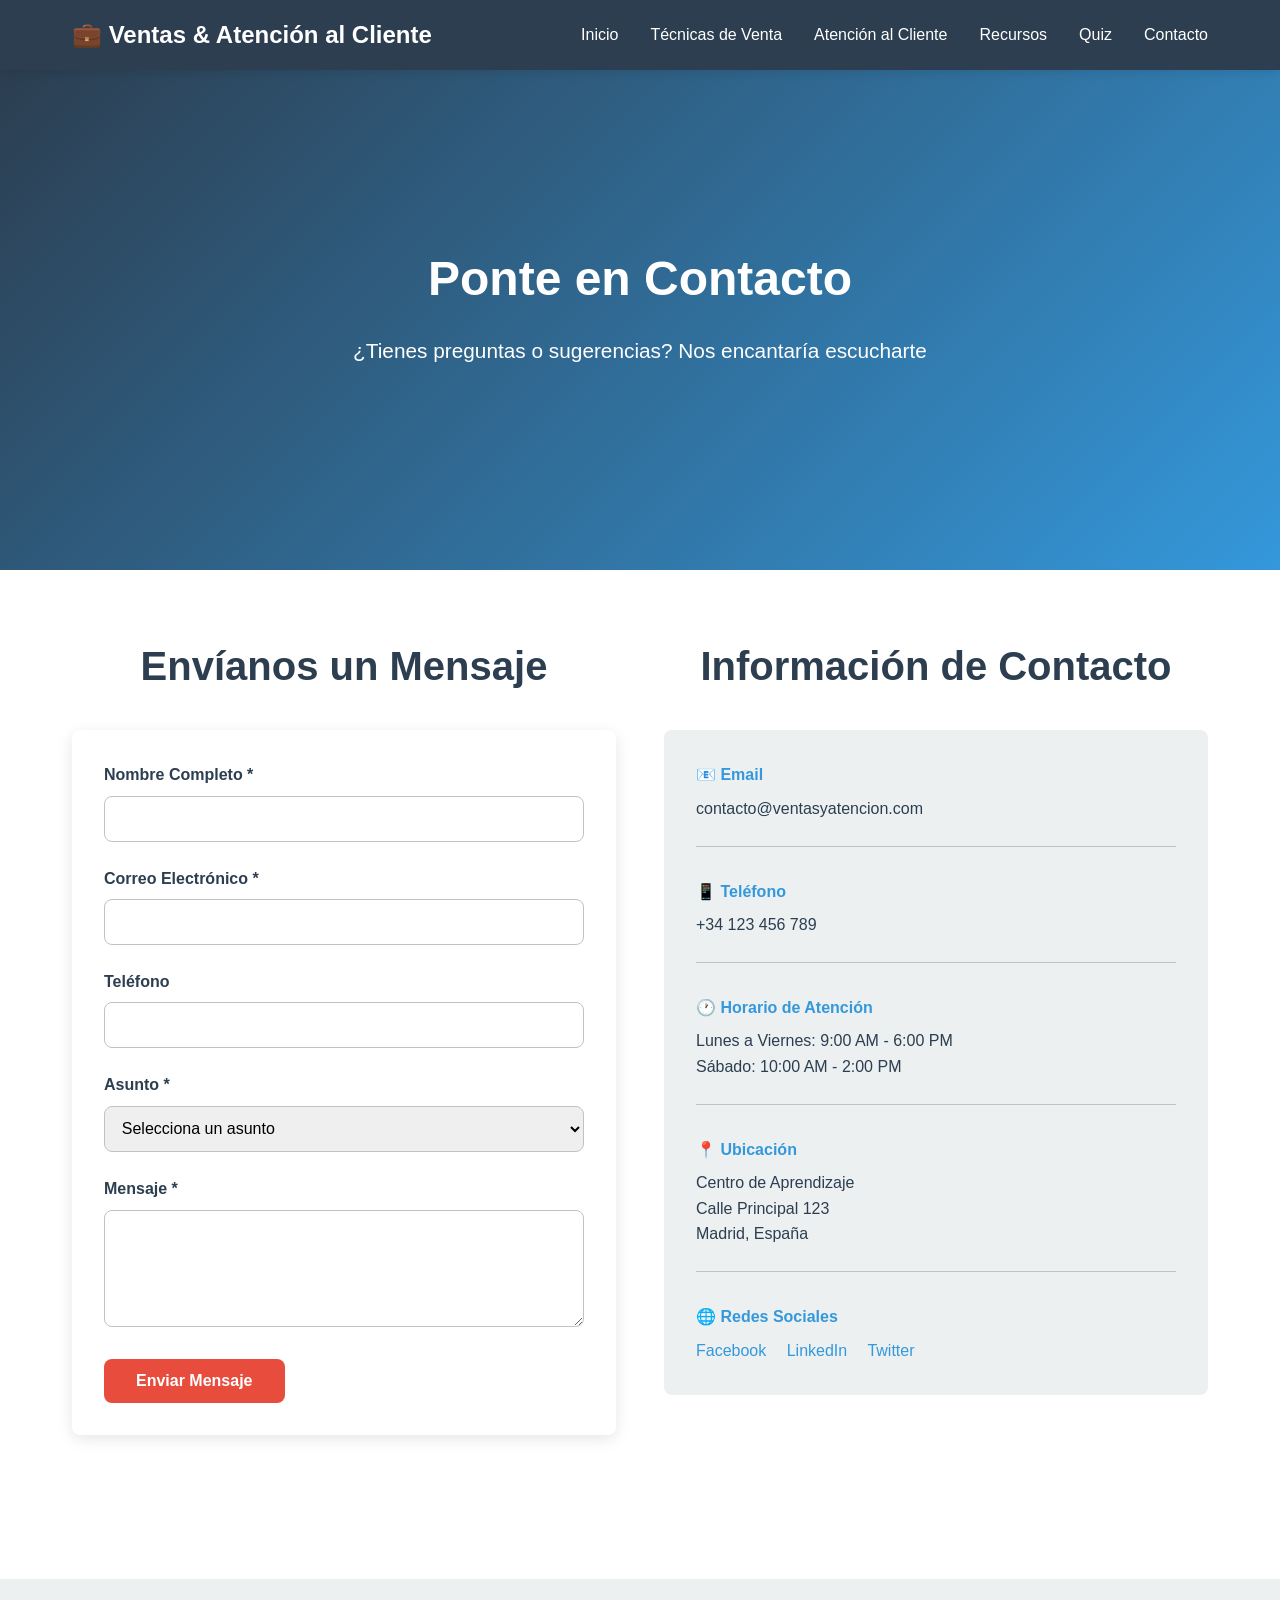
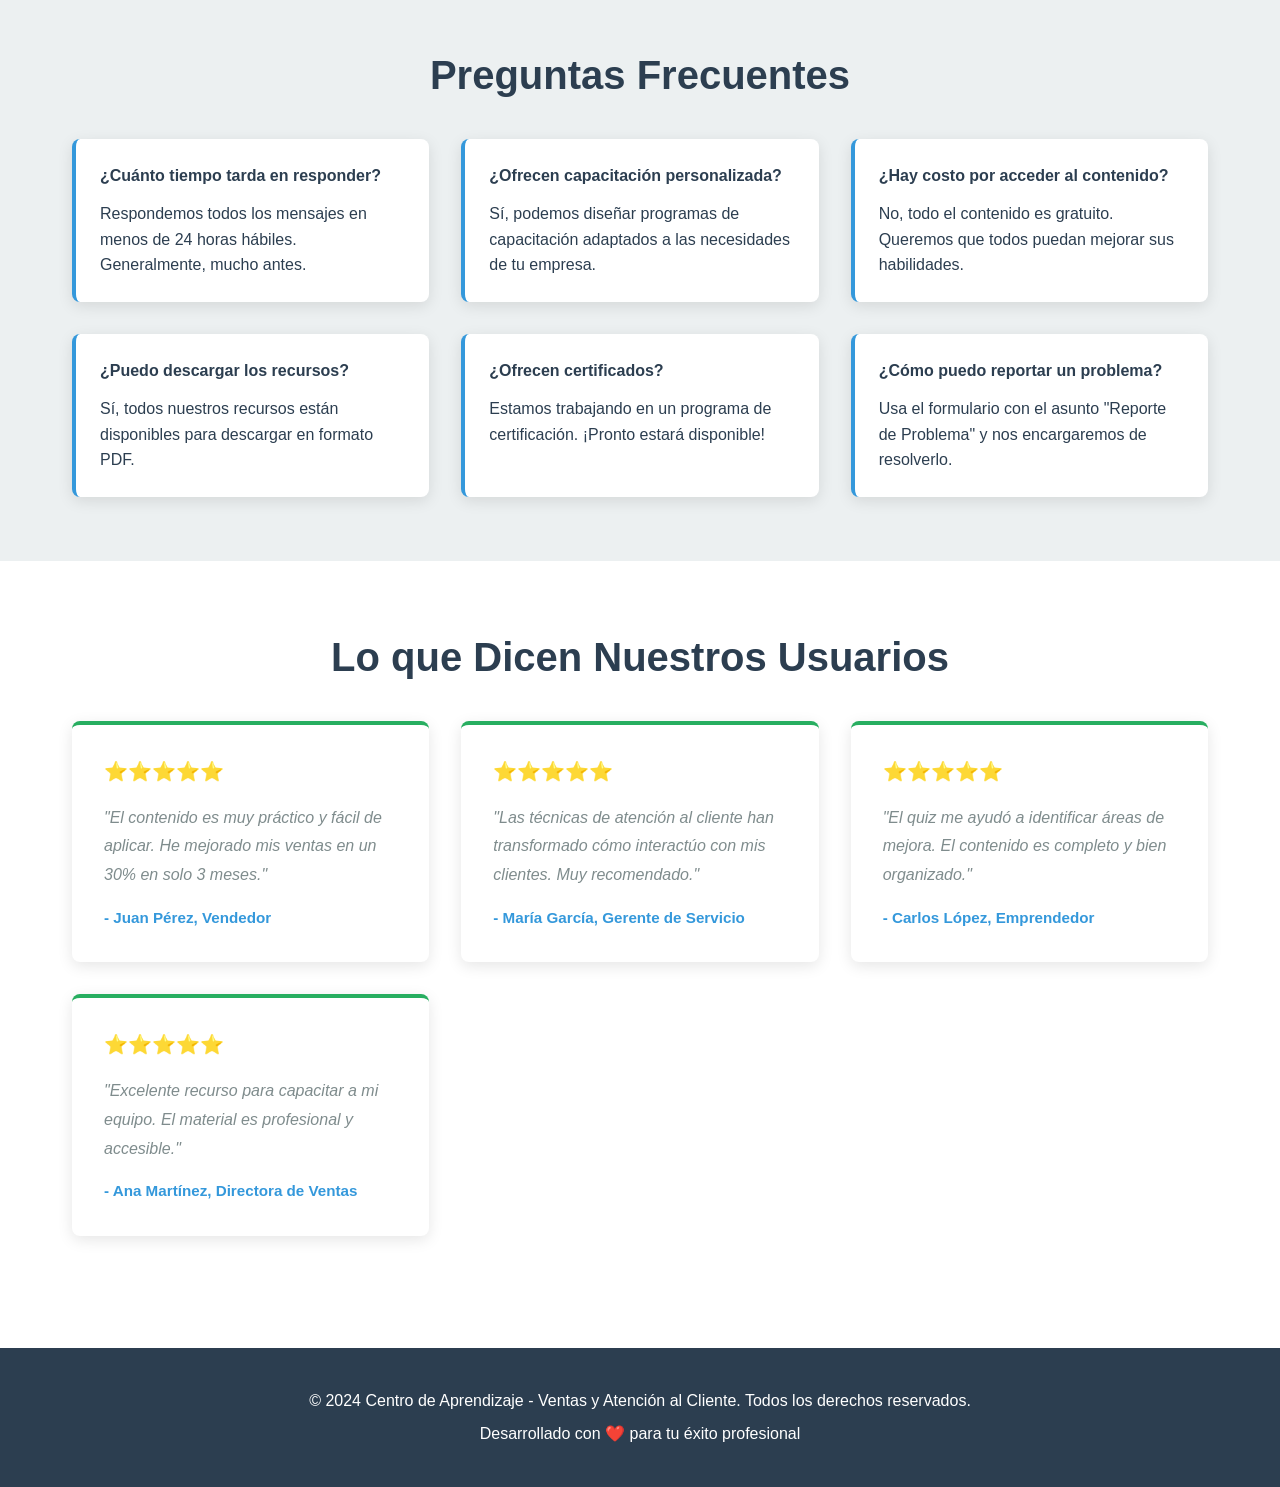
==== contacto.html @ 7750891f "Crear estructura inicial" ====
<!DOCTYPE html>
<html lang="es">
<head>
    <meta charset="UTF-8">
    <meta name="viewport" content="width=device-width, initial-scale=1.0">
    <title>Contacto - Ventas y Atención al Cliente</title>
    <link rel="stylesheet" href="css/styles.css">
</head>
<body>
    <!-- Navegación -->
    <nav class="navbar">
        <div class="nav-container">
            <div class="logo">
                <h1>💼 Ventas & Atención al Cliente</h1>
            </div>
            <ul class="nav-menu">
                <li><a href="index.html" class="nav-link">Inicio</a></li>
                <li><a href="tecnicas-venta.html" class="nav-link">Técnicas de Venta</a></li>
                <li><a href="atencion-cliente.html" class="nav-link">Atención al Cliente</a></li>
                <li><a href="recursos.html" class="nav-link">Recursos</a></li>
                <li><a href="quiz.html" class="nav-link">Quiz</a></li>
                <li><a href="contacto.html" class="nav-link active">Contacto</a></li>
            </ul>
            <div class="hamburger">
                <span></span>
                <span></span>
                <span></span>
            </div>
        </div>
    </nav>

    <!-- Sección Hero -->
    <section class="hero">
        <div class="hero-content">
            <h2>Ponte en Contacto</h2>
            <p>¿Tienes preguntas o sugerencias? Nos encantaría escucharte</p>
        </div>
    </section>

    <!-- Contenido Principal -->
    <section class="section">
        <div class="container">
            <div style="display: grid; grid-template-columns: 1fr 1fr; gap: 3rem; margin-bottom: 3rem;">
                <!-- Formulario -->
                <div>
                    <h2>Envíanos un Mensaje</h2>
                    <form id="contactForm" class="contact-form">
                        <div class="form-group">
                            <label for="name">Nombre Completo *</label>
                            <input type="text" id="name" name="name" required>
                        </div>

                        <div class="form-group">
                            <label for="email">Correo Electrónico *</label>
                            <input type="email" id="email" name="email" required>
                        </div>

                        <div class="form-group">
                            <label for="phone">Teléfono</label>
                            <input type="tel" id="phone" name="phone">
                        </div>

                        <div class="form-group">
                            <label for="subject">Asunto *</label>
                            <select id="subject" name="subject" required>
                                <option value="">Selecciona un asunto</option>
                                <option value="consulta">Consulta General</option>
                                <option value="capacitacion">Capacitación</option>
                                <option value="sugerencia">Sugerencia</option>
                                <option value="problema">Reporte de Problema</option>
                                <option value="otro">Otro</option>
                            </select>
                        </div>

                        <div class="form-group">
                            <label for="message">Mensaje *</label>
                            <textarea id="message" name="message" rows="5" required></textarea>
                        </div>

                        <button type="submit" class="cta-button">Enviar Mensaje</button>
                        <p id="formMessage" class="form-message"></p>
                    </form>
                </div>

                <!-- Información de Contacto -->
                <div>
                    <h2>Información de Contacto</h2>
                    <div class="contact-info">
                        <div class="info-item">
                            <h4>📧 Email</h4>
                            <p>contacto@ventasyatencion.com</p>
                        </div>

                        <div class="info-item">
                            <h4>📱 Teléfono</h4>
                            <p>+34 123 456 789</p>
                        </div>

                        <div class="info-item">
                            <h4>🕐 Horario de Atención</h4>
                            <p>Lunes a Viernes: 9:00 AM - 6:00 PM</p>
                            <p>Sábado: 10:00 AM - 2:00 PM</p>
                        </div>

                        <div class="info-item">
                            <h4>📍 Ubicación</h4>
                            <p>Centro de Aprendizaje</p>
                            <p>Calle Principal 123</p>
                            <p>Madrid, España</p>
                        </div>

                        <div class="info-item">
                            <h4>🌐 Redes Sociales</h4>
                            <p>
                                <a href="#" style="color: #3498db; text-decoration: none; margin-right: 1rem;">Facebook</a>
                                <a href="#" style="color: #3498db; text-decoration: none; margin-right: 1rem;">LinkedIn</a>
                                <a href="#" style="color: #3498db; text-decoration: none;">Twitter</a>
                            </p>
                        </div>
                    </div>
                </div>
            </div>
        </div>
    </section>

    <!-- Sección de Preguntas Frecuentes -->
    <section class="section alt-bg">
        <div class="container">
            <h2>Preguntas Frecuentes</h2>
            <div class="faq-grid">
                <div class="faq-item">
                    <h4>¿Cuánto tiempo tarda en responder?</h4>
                    <p>Respondemos todos los mensajes en menos de 24 horas hábiles. Generalmente, mucho antes.</p>
                </div>

                <div class="faq-item">
                    <h4>¿Ofrecen capacitación personalizada?</h4>
                    <p>Sí, podemos diseñar programas de capacitación adaptados a las necesidades de tu empresa.</p>
                </div>

                <div class="faq-item">
                    <h4>¿Hay costo por acceder al contenido?</h4>
                    <p>No, todo el contenido es gratuito. Queremos que todos puedan mejorar sus habilidades.</p>
                </div>

                <div class="faq-item">
                    <h4>¿Puedo descargar los recursos?</h4>
                    <p>Sí, todos nuestros recursos están disponibles para descargar en formato PDF.</p>
                </div>

                <div class="faq-item">
                    <h4>¿Ofrecen certificados?</h4>
                    <p>Estamos trabajando en un programa de certificación. ¡Pronto estará disponible!</p>
                </div>

                <div class="faq-item">
                    <h4>¿Cómo puedo reportar un problema?</h4>
                    <p>Usa el formulario con el asunto "Reporte de Problema" y nos encargaremos de resolverlo.</p>
                </div>
            </div>
        </div>
    </section>

    <!-- Sección de Testimonios -->
    <section class="section">
        <div class="container">
            <h2>Lo que Dicen Nuestros Usuarios</h2>
            <div class="testimonials-grid">
                <div class="testimonial-card">
                    <div class="stars">⭐⭐⭐⭐⭐</div>
                    <p>"El contenido es muy práctico y fácil de aplicar. He mejorado mis ventas en un 30% en solo 3 meses."</p>
                    <h4>- Juan Pérez, Vendedor</h4>
                </div>

                <div class="testimonial-card">
                    <div class="stars">⭐⭐⭐⭐⭐</div>
                    <p>"Las técnicas de atención al cliente han transformado cómo interactúo con mis clientes. Muy recomendado."</p>
                    <h4>- María García, Gerente de Servicio</h4>
                </div>

                <div class="testimonial-card">
                    <div class="stars">⭐⭐⭐⭐⭐</div>
                    <p>"El quiz me ayudó a identificar áreas de mejora. El contenido es completo y bien organizado."</p>
                    <h4>- Carlos López, Emprendedor</h4>
                </div>

                <div class="testimonial-card">
                    <div class="stars">⭐⭐⭐⭐⭐</div>
                    <p>"Excelente recurso para capacitar a mi equipo. El material es profesional y accesible."</p>
                    <h4>- Ana Martínez, Directora de Ventas</h4>
                </div>
            </div>
        </div>
    </section>

    <!-- Footer -->
    <footer class="footer">
        <div class="footer-content">
            <p>&copy; 2024 Centro de Aprendizaje - Ventas y Atención al Cliente. Todos los derechos reservados.</p>
            <p>Desarrollado con ❤️ para tu éxito profesional</p>
        </div>
    </footer>

    <script src="js/script.js"></script>
</body>
</html>
---- css/styles.css ----
/* ==================== VARIABLES Y RESET ==================== */
:root {
    --primary-color: #2c3e50;
    --secondary-color: #3498db;
    --accent-color: #e74c3c;
    --success-color: #27ae60;
    --light-bg: #ecf0f1;
    --white: #ffffff;
    --text-dark: #2c3e50;
    --text-light: #7f8c8d;
    --border-radius: 8px;
    --transition: all 0.3s ease;
}

* {
    margin: 0;
    padding: 0;
    box-sizing: border-box;
}

html {
    scroll-behavior: smooth;
}

body {
    font-family: 'Segoe UI', Tahoma, Geneva, Verdana, sans-serif;
    color: var(--text-dark);
    line-height: 1.6;
    background-color: var(--white);
}

/* ==================== NAVEGACIÓN ==================== */
.navbar {
    background-color: var(--primary-color);
    color: var(--white);
    padding: 1rem 0;
    position: sticky;
    top: 0;
    z-index: 1000;
    box-shadow: 0 2px 10px rgba(0, 0, 0, 0.1);
}

.nav-container {
    max-width: 1200px;
    margin: 0 auto;
    padding: 0 2rem;
    display: flex;
    justify-content: space-between;
    align-items: center;
}

.logo h1 {
    font-size: 1.5rem;
    font-weight: 700;
}

.nav-menu {
    display: flex;
    list-style: none;
    gap: 2rem;
}

.nav-link {
    color: var(--white);
    text-decoration: none;
    transition: var(--transition);
    font-weight: 500;
}

.nav-link:hover {
    color: var(--secondary-color);
    border-bottom: 2px solid var(--secondary-color);
}

.hamburger {
    display: none;
    flex-direction: column;
    cursor: pointer;
}

.hamburger span {
    width: 25px;
    height: 3px;
    background-color: var(--white);
    margin: 5px 0;
    transition: var(--transition);
}

/* ==================== SECCIÓN HERO ==================== */
.hero {
    background: linear-gradient(135deg, var(--primary-color), var(--secondary-color));
    color: var(--white);
    padding: 6rem 2rem;
    text-align: center;
    min-height: 500px;
    display: flex;
    align-items: center;
    justify-content: center;
}

.hero-content h2 {
    font-size: 3rem;
    margin-bottom: 1rem;
    animation: fadeInDown 0.8s ease;
}

.hero-content p {
    font-size: 1.3rem;
    margin-bottom: 2rem;
    animation: fadeInUp 0.8s ease;
}

@keyframes fadeInDown {
    from {
        opacity: 0;
        transform: translateY(-30px);
    }
    to {
        opacity: 1;
        transform: translateY(0);
    }
}

@keyframes fadeInUp {
    from {
        opacity: 0;
        transform: translateY(30px);
    }
    to {
        opacity: 1;
        transform: translateY(0);
    }
}

/* ==================== BOTONES ==================== */
.cta-button {
    background-color: var(--accent-color);
    color: var(--white);
    border: none;
    padding: 0.8rem 2rem;
    font-size: 1rem;
    border-radius: var(--border-radius);
    cursor: pointer;
    transition: var(--transition);
    font-weight: 600;
}

.cta-button:hover {
    background-color: #c0392b;
    transform: translateY(-2px);
    box-shadow: 0 5px 15px rgba(231, 76, 60, 0.3);
}

/* ==================== SECCIÓN BÚSQUEDA ==================== */
.search-section {
    background-color: var(--light-bg);
    padding: 3rem 2rem;
    text-align: center;
}

.search-container {
    max-width: 600px;
    margin: 0 auto;
}

.search-container h3 {
    margin-bottom: 1rem;
    color: var(--primary-color);
}

.search-input {
    width: 100%;
    padding: 0.8rem;
    font-size: 1rem;
    border: 2px solid var(--secondary-color);
    border-radius: var(--border-radius);
    outline: none;
    transition: var(--transition);
}

.search-input:focus {
    border-color: var(--accent-color);
    box-shadow: 0 0 10px rgba(52, 152, 219, 0.2);
}

.search-results {
    margin-top: 1rem;
    text-align: left;
    max-height: 400px;
    overflow-y: auto;
}

.search-results-list {
    display: flex;
    flex-direction: column;
    gap: 0.5rem;
}

.search-result-item {
    background-color: var(--white);
    padding: 1rem;
    border-left: 4px solid var(--secondary-color);
    border-radius: var(--border-radius);
    cursor: pointer;
    transition: var(--transition);
    display: flex;
    justify-content: space-between;
    align-items: center;
    box-shadow: 0 2px 8px rgba(0, 0, 0, 0.08);
}

.search-result-item:hover {
    background-color: #f8f9fa;
    transform: translateX(5px);
    box-shadow: 0 4px 12px rgba(52, 152, 219, 0.15);
}

.result-content {
    display: flex;
    flex-direction: column;
    gap: 0.3rem;
    flex: 1;
}

.search-result-item strong {
    color: var(--secondary-color);
    font-size: 0.95rem;
}

.search-result-item small {
    color: var(--text-light);
    font-size: 0.85rem;
}

.result-icon {
    color: var(--secondary-color);
    font-weight: bold;
    margin-left: 1rem;
    font-size: 1.2rem;
}

.search-counter {
    margin-top: 1rem;
    padding: 0.8rem;
    background-color: #f0f7ff;
    border-radius: var(--border-radius);
    text-align: center;
    font-size: 0.9rem;
    color: var(--text-light);
    font-weight: 500;
}

.no-results {
    color: var(--text-light);
    padding: 1rem;
    text-align: center;
    font-style: italic;
}

/* ==================== CONTENEDOR Y SECCIONES ==================== */
.container {
    max-width: 1200px;
    margin: 0 auto;
    padding: 0 2rem;
}

.section {
    padding: 4rem 2rem;
}

.section h2 {
    font-size: 2.5rem;
    margin-bottom: 2rem;
    text-align: center;
    color: var(--primary-color);
}

.alt-bg {
    background-color: var(--light-bg);
}

/* ==================== GRID DE TARJETAS ==================== */
.cards-grid {
    display: grid;
    grid-template-columns: repeat(auto-fit, minmax(300px, 1fr));
    gap: 2rem;
    margin-top: 2rem;
}

.card {
    background-color: var(--white);
    border-radius: var(--border-radius);
    padding: 2rem;
    box-shadow: 0 4px 15px rgba(0, 0, 0, 0.1);
    transition: var(--transition);
    border-top: 4px solid var(--secondary-color);
}

.card:hover {
    transform: translateY(-10px);
    box-shadow: 0 8px 25px rgba(0, 0, 0, 0.15);
}

.card h3 {
    color: var(--secondary-color);
    margin-bottom: 1rem;
    font-size: 1.3rem;
}

.card p {
    color: var(--text-light);
    margin-bottom: 1rem;
    line-height: 1.8;
}

.card ul {
    list-style: none;
    padding-left: 0;
}

.card li {
    padding: 0.5rem 0;
    padding-left: 1.5rem;
    position: relative;
    color: var(--text-dark);
}

.card li:before {
    content: "→";
    position: absolute;
    left: 0;
    color: var(--accent-color);
    font-weight: bold;
}

/* ==================== GRID DE RECURSOS ==================== */
.resources-grid {
    display: grid;
    grid-template-columns: repeat(auto-fit, minmax(280px, 1fr));
    gap: 2rem;
    margin-top: 2rem;
}

.resource-card {
    background-color: var(--white);
    padding: 2rem;
    border-radius: var(--border-radius);
    box-shadow: 0 4px 15px rgba(0, 0, 0, 0.1);
    border-left: 5px solid var(--success-color);
}

.resource-card h3 {
    color: var(--primary-color);
    margin-bottom: 1rem;
}

.resource-card ul {
    list-style: none;
}

.resource-card li {
    padding: 0.5rem 0;
    color: var(--text-dark);
}

/* ==================== QUIZ ==================== */
.quiz-intro {
    text-align: center;
    font-size: 1.1rem;
    color: var(--text-light);
    margin-bottom: 2rem;
}

.quiz-container {
    max-width: 800px;
    margin: 0 auto;
}

.quiz-question {
    background-color: var(--white);
    padding: 2rem;
    margin-bottom: 2rem;
    border-radius: var(--border-radius);
    box-shadow: 0 4px 15px rgba(0, 0, 0, 0.1);
    border-left: 4px solid var(--secondary-color);
}

.quiz-question h4 {
    color: var(--primary-color);
    margin-bottom: 1rem;
    font-size: 1.1rem;
}

.quiz-options {
    display: flex;
    flex-direction: column;
    gap: 0.8rem;
}

.quiz-option {
    display: flex;
    align-items: center;
}

.quiz-option input[type="radio"] {
    margin-right: 0.8rem;
    cursor: pointer;
    width: 18px;
    height: 18px;
}

.quiz-option label {
    cursor: pointer;
    flex: 1;
    padding: 0.5rem;
    border-radius: var(--border-radius);
    transition: var(--transition);
}

.quiz-option input[type="radio"]:checked + label {
    background-color: var(--secondary-color);
    color: var(--white);
}

.quiz-button {
    text-align: center;
    margin-top: 2rem;
}

.quiz-results {
    background-color: var(--light-bg);
    padding: 2rem;
    border-radius: var(--border-radius);
    text-align: center;
    border: 2px solid var(--success-color);
}

.quiz-results h3 {
    color: var(--primary-color);
    margin-bottom: 1rem;
}

.quiz-results p {
    font-size: 1.2rem;
    margin-bottom: 1rem;
}

#resultScore {
    font-size: 2rem;
    font-weight: bold;
    color: var(--success-color);
}

/* ==================== FORMULARIO DE CONTACTO ==================== */
.contact-form {
    max-width: 600px;
    margin: 2rem auto;
    background-color: var(--white);
    padding: 2rem;
    border-radius: var(--border-radius);
    box-shadow: 0 4px 15px rgba(0, 0, 0, 0.1);
}

.form-group {
    margin-bottom: 1.5rem;
}

.form-group label {
    display: block;
    margin-bottom: 0.5rem;
    color: var(--primary-color);
    font-weight: 600;
}

.form-group input,
.form-group select,
.form-group textarea {
    width: 100%;
    padding: 0.8rem;
    border: 1px solid #bdc3c7;
    border-radius: var(--border-radius);
    font-size: 1rem;
    font-family: inherit;
    transition: var(--transition);
}

.form-group input:focus,
.form-group select:focus,
.form-group textarea:focus {
    outline: none;
    border-color: var(--secondary-color);
    box-shadow: 0 0 10px rgba(52, 152, 219, 0.2);
}

.form-message {
    margin-top: 1rem;
    text-align: center;
    font-weight: 600;
    padding: 1rem;
    border-radius: var(--border-radius);
    display: none;
}

.form-message.success {
    background-color: #d4edda;
    color: #155724;
    display: block;
}

.form-message.error {
    background-color: #f8d7da;
    color: #721c24;
    display: block;
}

/* ==================== FOOTER ==================== */
.footer {
    background-color: var(--primary-color);
    color: var(--white);
    text-align: center;
    padding: 2rem;
    margin-top: 3rem;
}

.footer-content p {
    margin: 0.5rem 0;
}

/* ==================== RESPONSIVE DESIGN ==================== */
@media (max-width: 768px) {
    .hamburger {
        display: flex;
    }

    .nav-menu {
        display: none;
        position: absolute;
        top: 70px;
        left: 0;
        width: 100%;
        background-color: var(--primary-color);
        flex-direction: column;
        gap: 0;
        padding: 1rem 0;
    }

    .nav-menu.active {
        display: flex;
    }

    .nav-menu li {
        padding: 0.8rem 2rem;
        border-bottom: 1px solid rgba(255, 255, 255, 0.1);
    }

    .hero-content h2 {
        font-size: 2rem;
    }

    .hero-content p {
        font-size: 1.1rem;
    }

    .hero {
        padding: 4rem 2rem;
        min-height: 350px;
    }

    .section h2 {
        font-size: 2rem;
    }

    .cards-grid {
        grid-template-columns: 1fr;
    }

    .resources-grid {
        grid-template-columns: 1fr;
    }

    .search-input {
        font-size: 16px; /* Evita zoom en iOS */
    }

    .quiz-options {
        gap: 1rem;
    }
}

@media (max-width: 768px) {
    [style*="display: grid; grid-template-columns: 1fr 1fr"] {
        grid-template-columns: 1fr !important;
    }
}

@media (max-width: 480px) {
    .nav-container {
        padding: 0 1rem;
    }

    .logo h1 {
        font-size: 1.2rem;
    }

    .hero-content h2 {
        font-size: 1.5rem;
    }

    .hero-content p {
        font-size: 1rem;
    }

    .section {
        padding: 2rem 1rem;
    }

    .section h2 {
        font-size: 1.5rem;
    }

    .card {
        padding: 1.5rem;
    }

    .contact-form {
        padding: 1.5rem;
    }

    .cta-button {
        padding: 0.7rem 1.5rem;
        font-size: 0.9rem;
    }

    .benefit-card,
    .tip-card,
    .phrase-card,
    .metric-card,
    .info-card,
    .faq-item,
    .testimonial-card {
        padding: 1.5rem;
    }
}

/* ==================== ANIMACIONES ==================== */
@keyframes slideIn {
    from {
        opacity: 0;
        transform: translateX(-50px);
    }
    to {
        opacity: 1;
        transform: translateX(0);
    }
}

.card {
    animation: slideIn 0.6s ease;
}

/* ==================== GRILLAS ADICIONALES ==================== */
.benefits-grid {
    display: grid;
    grid-template-columns: repeat(auto-fit, minmax(250px, 1fr));
    gap: 2rem;
    margin-top: 2rem;
}

.benefit-card {
    background-color: var(--white);
    padding: 2rem;
    border-radius: var(--border-radius);
    box-shadow: 0 4px 15px rgba(0, 0, 0, 0.1);
    text-align: center;
    border-top: 4px solid var(--secondary-color);
}

.benefit-icon {
    font-size: 3rem;
    margin-bottom: 1rem;
}

.benefit-card h3 {
    color: var(--primary-color);
    margin-bottom: 1rem;
}

.tips-grid {
    display: grid;
    grid-template-columns: repeat(auto-fit, minmax(280px, 1fr));
    gap: 2rem;
    margin-top: 2rem;
}

.tip-card {
    background-color: var(--white);
    padding: 1.5rem;
    border-radius: var(--border-radius);
    border-left: 4px solid var(--accent-color);
    box-shadow: 0 4px 15px rgba(0, 0, 0, 0.1);
}

.tip-card h4 {
    color: var(--secondary-color);
    margin-bottom: 0.8rem;
}

.attitudes-grid {
    display: grid;
    grid-template-columns: repeat(auto-fit, minmax(200px, 1fr));
    gap: 1.5rem;
    margin-top: 2rem;
}

.attitude-card {
    background-color: var(--white);
    padding: 1.5rem;
    border-radius: var(--border-radius);
    box-shadow: 0 4px 15px rgba(0, 0, 0, 0.1);
    border-top: 3px solid var(--success-color);
    text-align: center;
}

.attitude-card h4 {
    color: var(--primary-color);
    margin-bottom: 0.5rem;
}

.phrases-grid {
    display: grid;
    grid-template-columns: repeat(auto-fit, minmax(250px, 1fr));
    gap: 2rem;
    margin-top: 2rem;
}

.phrase-card {
    background-color: var(--white);
    padding: 1.5rem;
    border-radius: var(--border-radius);
    box-shadow: 0 4px 15px rgba(0, 0, 0, 0.1);
    border-left: 4px solid var(--secondary-color);
}

.phrase-card h4 {
    color: var(--primary-color);
    margin-bottom: 1rem;
}

.phrase-card ul {
    list-style: none;
    padding: 0;
}

.phrase-card li {
    padding: 0.5rem 0;
    color: var(--text-dark);
    font-size: 0.95rem;
}

.metrics-grid {
    display: grid;
    grid-template-columns: repeat(auto-fit, minmax(250px, 1fr));
    gap: 2rem;
    margin-top: 2rem;
}

.metric-card {
    background-color: var(--white);
    padding: 2rem;
    border-radius: var(--border-radius);
    box-shadow: 0 4px 15px rgba(0, 0, 0, 0.1);
    border-top: 4px solid var(--accent-color);
}

.metric-card h4 {
    color: var(--secondary-color);
    margin-bottom: 0.8rem;
}

.info-grid {
    display: grid;
    grid-template-columns: repeat(auto-fit, minmax(200px, 1fr));
    gap: 2rem;
    margin-top: 2rem;
}

.info-card {
    background-color: var(--white);
    padding: 1.5rem;
    border-radius: var(--border-radius);
    box-shadow: 0 4px 15px rgba(0, 0, 0, 0.1);
    text-align: center;
}

.info-card h4 {
    color: var(--secondary-color);
    margin-bottom: 0.5rem;
}

.contact-info {
    background-color: var(--light-bg);
    padding: 2rem;
    border-radius: var(--border-radius);
}

.info-item {
    margin-bottom: 2rem;
    padding-bottom: 1.5rem;
    border-bottom: 1px solid #bdc3c7;
}

.info-item:last-child {
    border-bottom: none;
    margin-bottom: 0;
    padding-bottom: 0;
}

.info-item h4 {
    color: var(--secondary-color);
    margin-bottom: 0.5rem;
}

.faq-grid {
    display: grid;
    grid-template-columns: repeat(auto-fit, minmax(280px, 1fr));
    gap: 2rem;
    margin-top: 2rem;
}

.faq-item {
    background-color: var(--white);
    padding: 1.5rem;
    border-radius: var(--border-radius);
    box-shadow: 0 4px 15px rgba(0, 0, 0, 0.1);
    border-left: 4px solid var(--secondary-color);
}

.faq-item h4 {
    color: var(--primary-color);
    margin-bottom: 0.8rem;
}

.testimonials-grid {
    display: grid;
    grid-template-columns: repeat(auto-fit, minmax(280px, 1fr));
    gap: 2rem;
    margin-top: 2rem;
}

.testimonial-card {
    background-color: var(--white);
    padding: 2rem;
    border-radius: var(--border-radius);
    box-shadow: 0 4px 15px rgba(0, 0, 0, 0.1);
    border-top: 4px solid var(--success-color);
}

.testimonial-card .stars {
    font-size: 1.2rem;
    margin-bottom: 1rem;
}

.testimonial-card p {
    font-style: italic;
    color: var(--text-light);
    margin-bottom: 1rem;
    line-height: 1.8;
}

.testimonial-card h4 {
    color: var(--secondary-color);
    font-size: 0.95rem;
}

.card-link {
    display: inline-block;
    margin-top: 1rem;
    color: var(--secondary-color);
    text-decoration: none;
    font-weight: 600;
    transition: var(--transition);
}

.card-link:hover {
    color: var(--accent-color);
    transform: translateX(5px);
}

/* ==================== ACCESIBILIDAD ==================== */
@media (prefers-reduced-motion: reduce) {
    * {
        animation-duration: 0.01ms !important;
        animation-iteration-count: 1 !important;
        transition-duration: 0.01ms !important;
    }
}
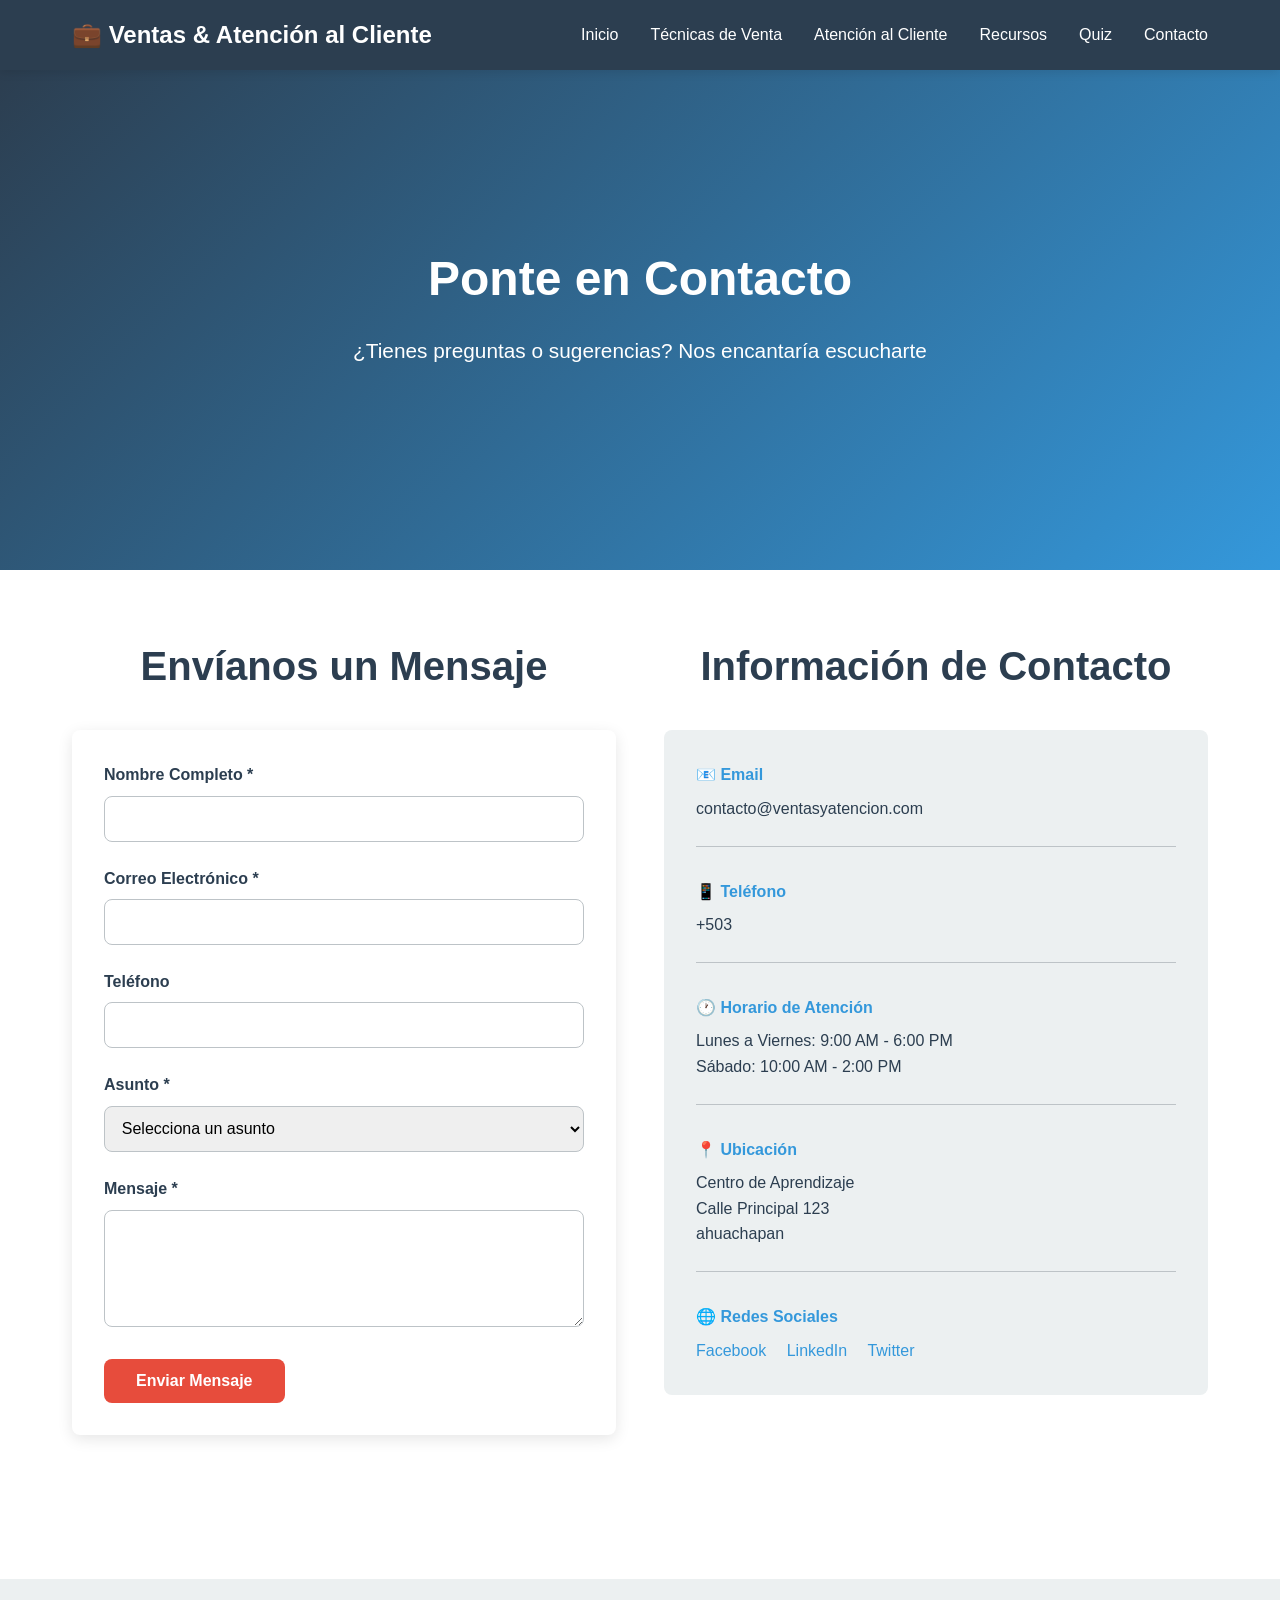
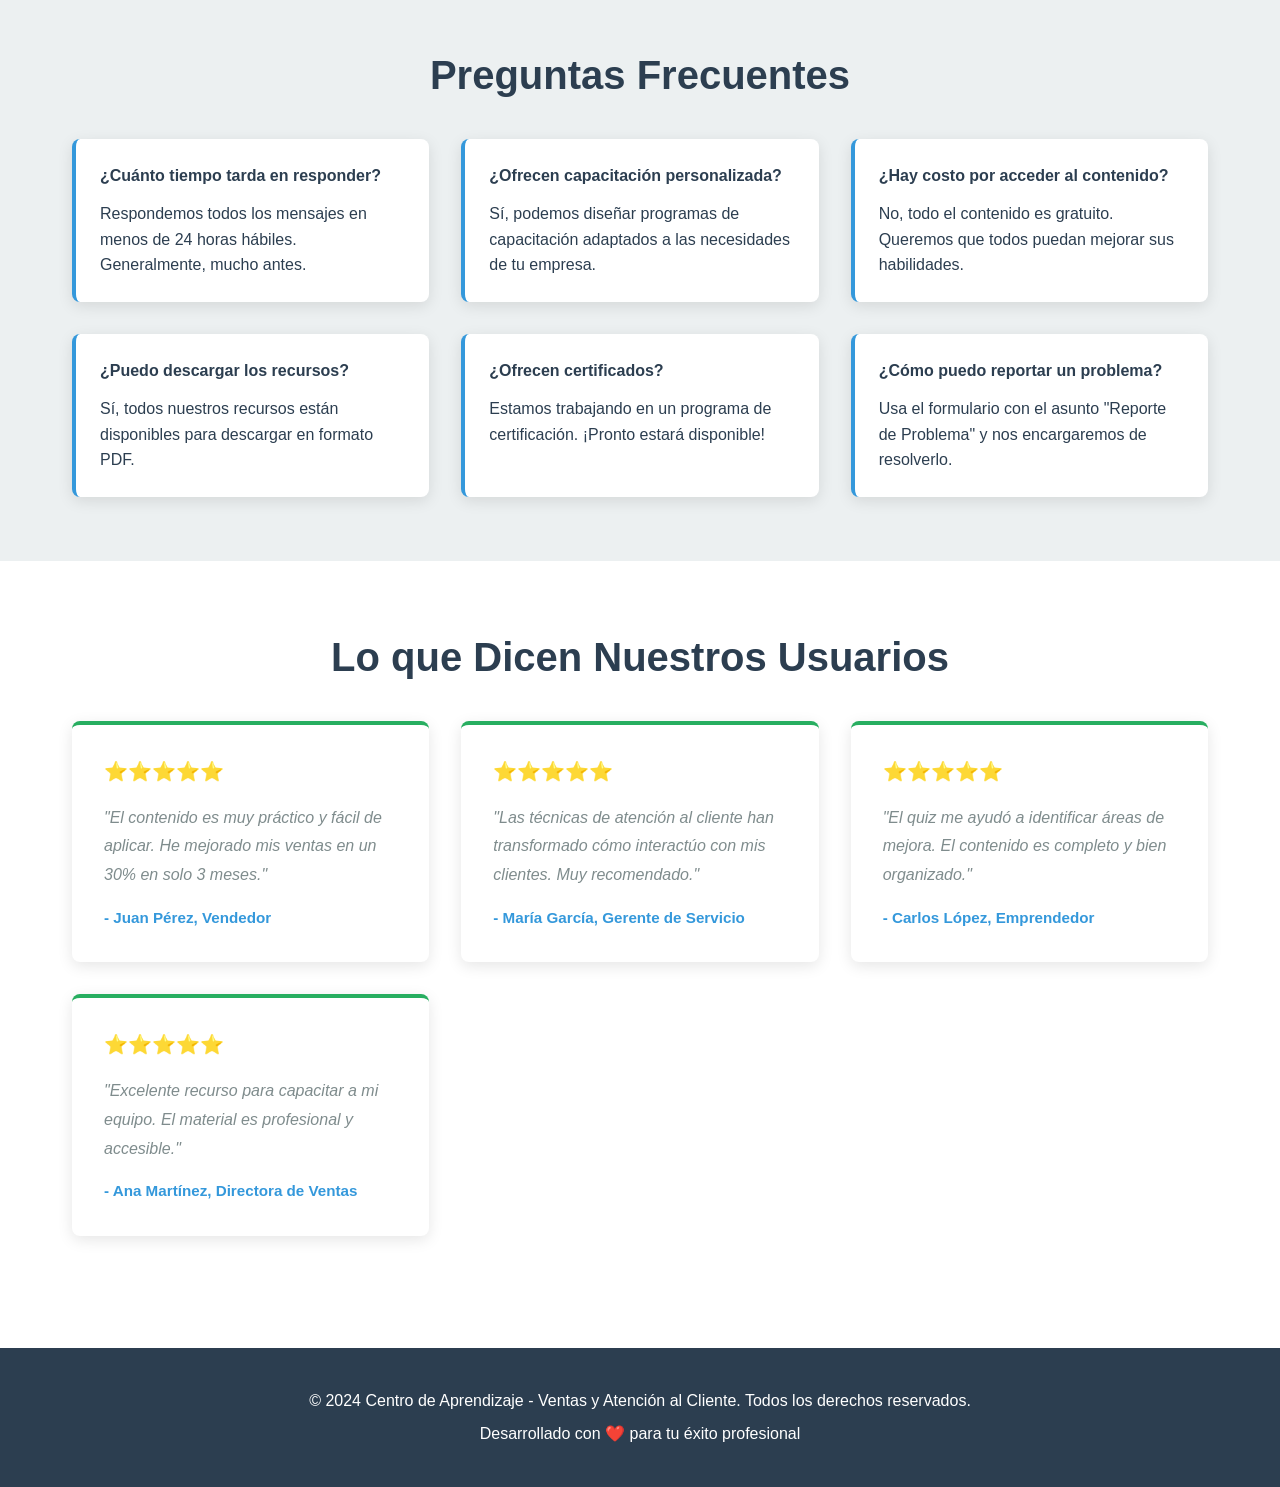
==== commit c8c5b99b: "Update contacto.html" ====
--- a/contacto.html
+++ b/contacto.html
@@ -93,7 +93,7 @@
 
                         <div class="info-item">
                             <h4>📱 Teléfono</h4>
-                            <p>+34 123 456 789</p>
+                            <p>+503</p>
                         </div>
 
                         <div class="info-item">
@@ -106,7 +106,7 @@
                             <h4>📍 Ubicación</h4>
                             <p>Centro de Aprendizaje</p>
                             <p>Calle Principal 123</p>
-                            <p>Madrid, España</p>
+                            <p>ahuachapan</p>
                         </div>
 
                         <div class="info-item">
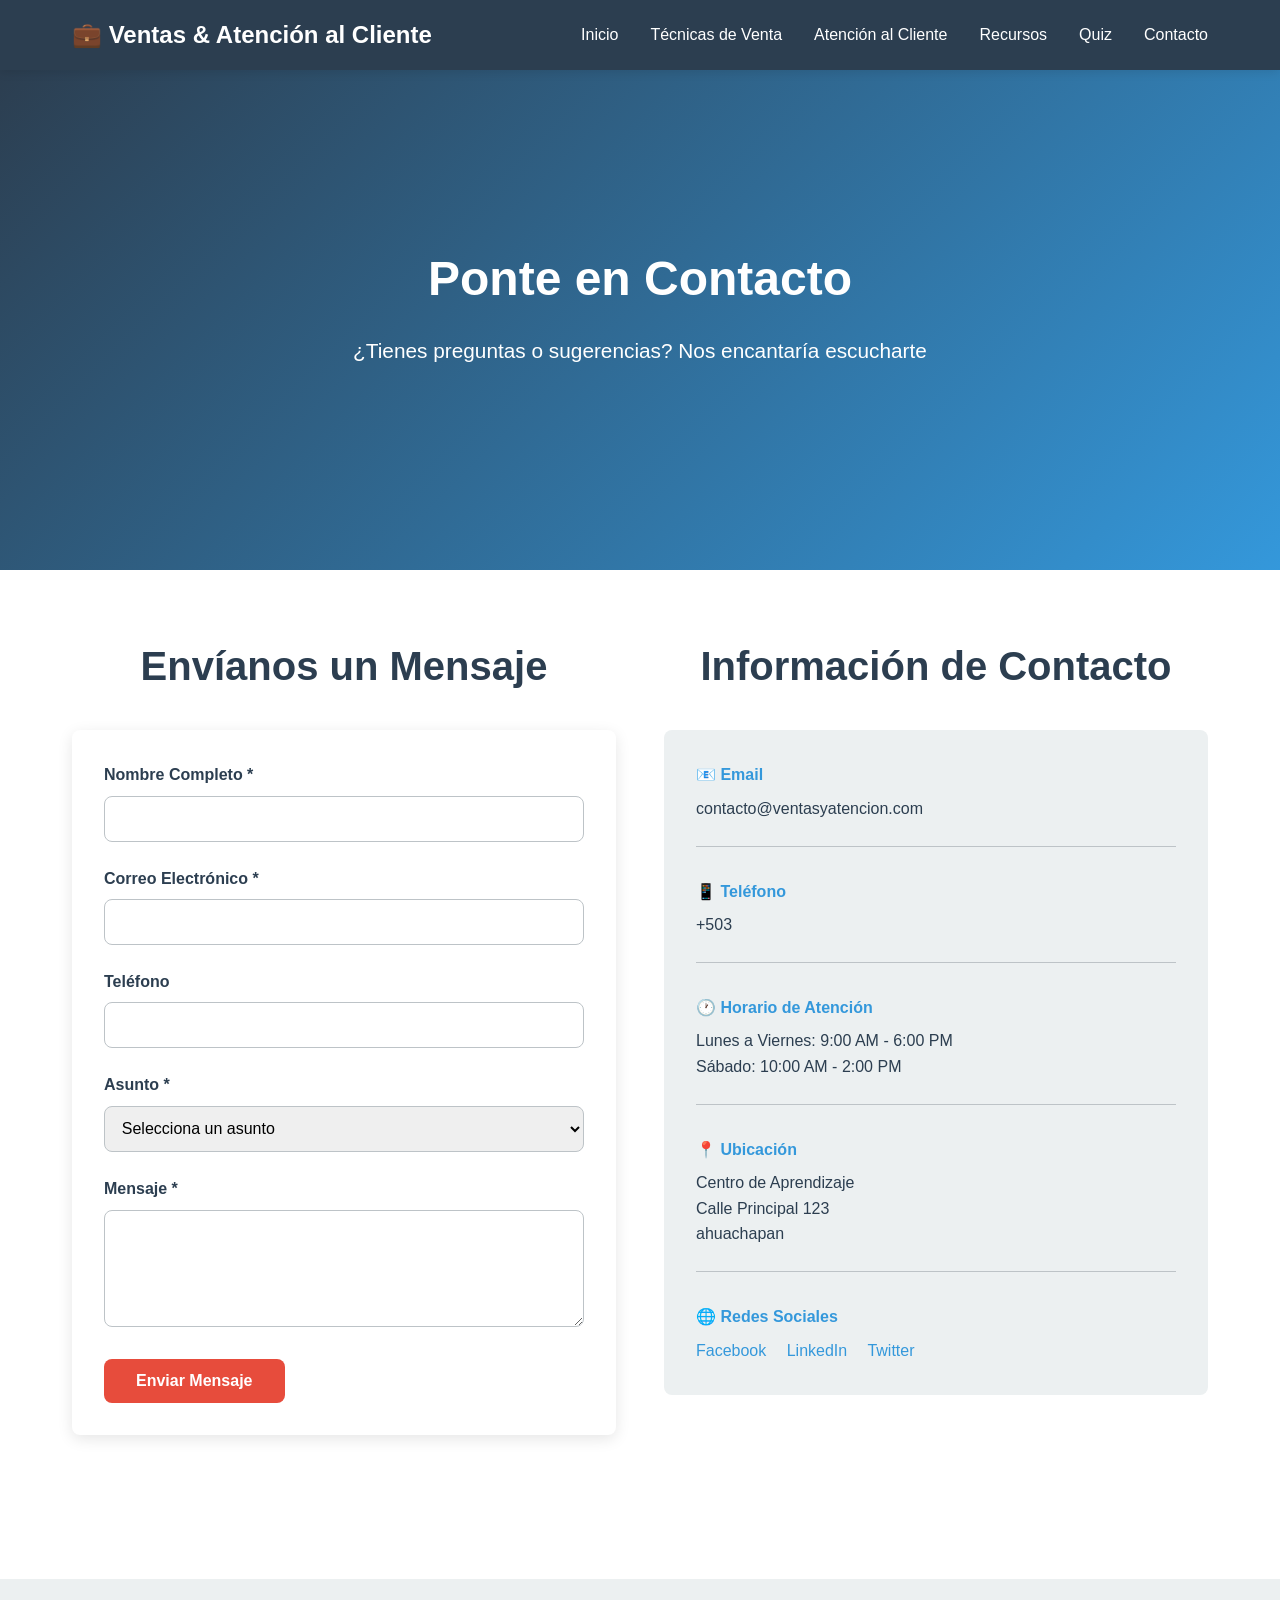
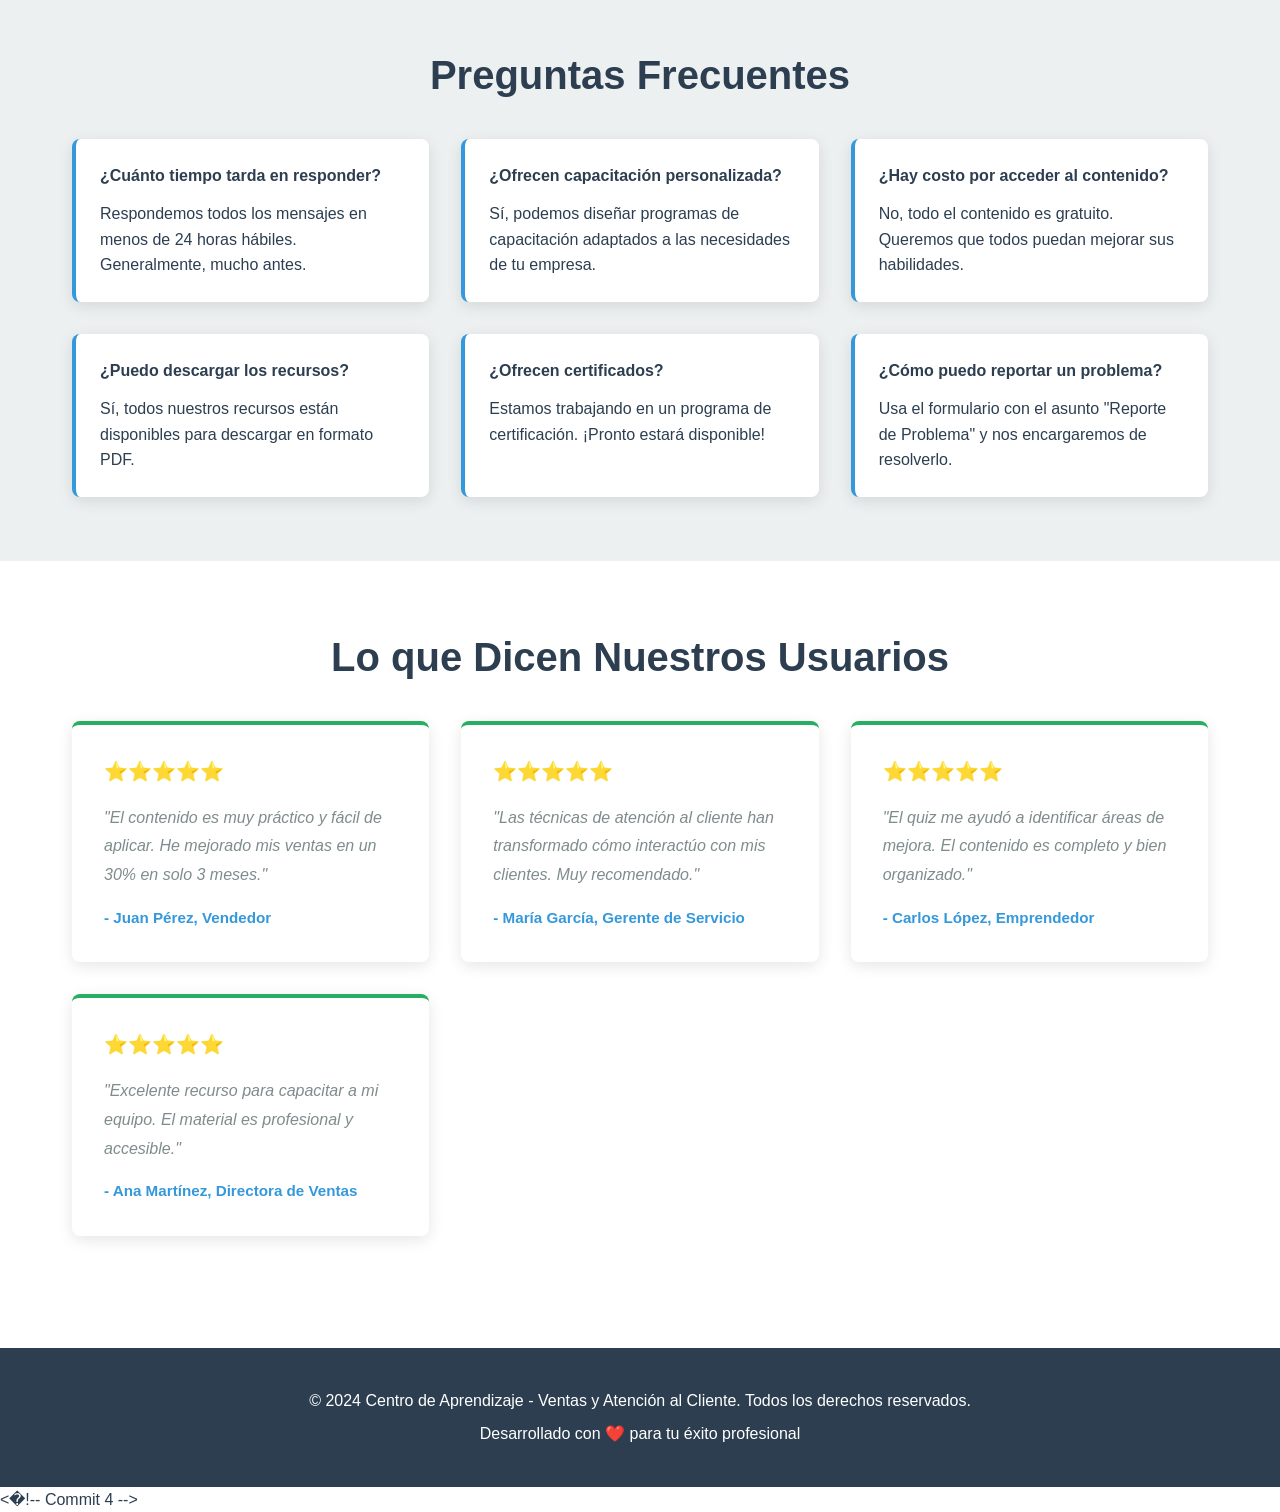
==== commit 03557c0d: "Actualizar contacto" ====
--- a/contacto.html
+++ b/contacto.html
@@ -1,206 +1,209 @@
-<!DOCTYPE html>
-<html lang="es">
-<head>
-    <meta charset="UTF-8">
-    <meta name="viewport" content="width=device-width, initial-scale=1.0">
-    <title>Contacto - Ventas y Atención al Cliente</title>
-    <link rel="stylesheet" href="css/styles.css">
-</head>
-<body>
-    <!-- Navegación -->
-    <nav class="navbar">
-        <div class="nav-container">
-            <div class="logo">
-                <h1>💼 Ventas & Atención al Cliente</h1>
-            </div>
-            <ul class="nav-menu">
-                <li><a href="index.html" class="nav-link">Inicio</a></li>
-                <li><a href="tecnicas-venta.html" class="nav-link">Técnicas de Venta</a></li>
-                <li><a href="atencion-cliente.html" class="nav-link">Atención al Cliente</a></li>
-                <li><a href="recursos.html" class="nav-link">Recursos</a></li>
-                <li><a href="quiz.html" class="nav-link">Quiz</a></li>
-                <li><a href="contacto.html" class="nav-link active">Contacto</a></li>
-            </ul>
-            <div class="hamburger">
-                <span></span>
-                <span></span>
-                <span></span>
-            </div>
-        </div>
-    </nav>
-
-    <!-- Sección Hero -->
-    <section class="hero">
-        <div class="hero-content">
-            <h2>Ponte en Contacto</h2>
-            <p>¿Tienes preguntas o sugerencias? Nos encantaría escucharte</p>
-        </div>
-    </section>
-
-    <!-- Contenido Principal -->
-    <section class="section">
-        <div class="container">
-            <div style="display: grid; grid-template-columns: 1fr 1fr; gap: 3rem; margin-bottom: 3rem;">
-                <!-- Formulario -->
-                <div>
-                    <h2>Envíanos un Mensaje</h2>
-                    <form id="contactForm" class="contact-form">
-                        <div class="form-group">
-                            <label for="name">Nombre Completo *</label>
-                            <input type="text" id="name" name="name" required>
-                        </div>
-
-                        <div class="form-group">
-                            <label for="email">Correo Electrónico *</label>
-                            <input type="email" id="email" name="email" required>
-                        </div>
-
-                        <div class="form-group">
-                            <label for="phone">Teléfono</label>
-                            <input type="tel" id="phone" name="phone">
-                        </div>
-
-                        <div class="form-group">
-                            <label for="subject">Asunto *</label>
-                            <select id="subject" name="subject" required>
-                                <option value="">Selecciona un asunto</option>
-                                <option value="consulta">Consulta General</option>
-                                <option value="capacitacion">Capacitación</option>
-                                <option value="sugerencia">Sugerencia</option>
-                                <option value="problema">Reporte de Problema</option>
-                                <option value="otro">Otro</option>
-                            </select>
-                        </div>
-
-                        <div class="form-group">
-                            <label for="message">Mensaje *</label>
-                            <textarea id="message" name="message" rows="5" required></textarea>
-                        </div>
-
-                        <button type="submit" class="cta-button">Enviar Mensaje</button>
-                        <p id="formMessage" class="form-message"></p>
-                    </form>
-                </div>
-
-                <!-- Información de Contacto -->
-                <div>
-                    <h2>Información de Contacto</h2>
-                    <div class="contact-info">
-                        <div class="info-item">
-                            <h4>📧 Email</h4>
-                            <p>contacto@ventasyatencion.com</p>
-                        </div>
-
-                        <div class="info-item">
-                            <h4>📱 Teléfono</h4>
-                            <p>+503</p>
-                        </div>
-
-                        <div class="info-item">
-                            <h4>🕐 Horario de Atención</h4>
-                            <p>Lunes a Viernes: 9:00 AM - 6:00 PM</p>
-                            <p>Sábado: 10:00 AM - 2:00 PM</p>
-                        </div>
-
-                        <div class="info-item">
-                            <h4>📍 Ubicación</h4>
-                            <p>Centro de Aprendizaje</p>
-                            <p>Calle Principal 123</p>
-                            <p>ahuachapan</p>
-                        </div>
-
-                        <div class="info-item">
-                            <h4>🌐 Redes Sociales</h4>
-                            <p>
-                                <a href="#" style="color: #3498db; text-decoration: none; margin-right: 1rem;">Facebook</a>
-                                <a href="#" style="color: #3498db; text-decoration: none; margin-right: 1rem;">LinkedIn</a>
-                                <a href="#" style="color: #3498db; text-decoration: none;">Twitter</a>
-                            </p>
-                        </div>
-                    </div>
-                </div>
-            </div>
-        </div>
-    </section>
-
-    <!-- Sección de Preguntas Frecuentes -->
-    <section class="section alt-bg">
-        <div class="container">
-            <h2>Preguntas Frecuentes</h2>
-            <div class="faq-grid">
-                <div class="faq-item">
-                    <h4>¿Cuánto tiempo tarda en responder?</h4>
-                    <p>Respondemos todos los mensajes en menos de 24 horas hábiles. Generalmente, mucho antes.</p>
-                </div>
-
-                <div class="faq-item">
-                    <h4>¿Ofrecen capacitación personalizada?</h4>
-                    <p>Sí, podemos diseñar programas de capacitación adaptados a las necesidades de tu empresa.</p>
-                </div>
-
-                <div class="faq-item">
-                    <h4>¿Hay costo por acceder al contenido?</h4>
-                    <p>No, todo el contenido es gratuito. Queremos que todos puedan mejorar sus habilidades.</p>
-                </div>
-
-                <div class="faq-item">
-                    <h4>¿Puedo descargar los recursos?</h4>
-                    <p>Sí, todos nuestros recursos están disponibles para descargar en formato PDF.</p>
-                </div>
-
-                <div class="faq-item">
-                    <h4>¿Ofrecen certificados?</h4>
-                    <p>Estamos trabajando en un programa de certificación. ¡Pronto estará disponible!</p>
-                </div>
-
-                <div class="faq-item">
-                    <h4>¿Cómo puedo reportar un problema?</h4>
-                    <p>Usa el formulario con el asunto "Reporte de Problema" y nos encargaremos de resolverlo.</p>
-                </div>
-            </div>
-        </div>
-    </section>
-
-    <!-- Sección de Testimonios -->
-    <section class="section">
-        <div class="container">
-            <h2>Lo que Dicen Nuestros Usuarios</h2>
-            <div class="testimonials-grid">
-                <div class="testimonial-card">
-                    <div class="stars">⭐⭐⭐⭐⭐</div>
-                    <p>"El contenido es muy práctico y fácil de aplicar. He mejorado mis ventas en un 30% en solo 3 meses."</p>
-                    <h4>- Juan Pérez, Vendedor</h4>
-                </div>
-
-                <div class="testimonial-card">
-                    <div class="stars">⭐⭐⭐⭐⭐</div>
-                    <p>"Las técnicas de atención al cliente han transformado cómo interactúo con mis clientes. Muy recomendado."</p>
-                    <h4>- María García, Gerente de Servicio</h4>
-                </div>
-
-                <div class="testimonial-card">
-                    <div class="stars">⭐⭐⭐⭐⭐</div>
-                    <p>"El quiz me ayudó a identificar áreas de mejora. El contenido es completo y bien organizado."</p>
-                    <h4>- Carlos López, Emprendedor</h4>
-                </div>
-
-                <div class="testimonial-card">
-                    <div class="stars">⭐⭐⭐⭐⭐</div>
-                    <p>"Excelente recurso para capacitar a mi equipo. El material es profesional y accesible."</p>
-                    <h4>- Ana Martínez, Directora de Ventas</h4>
-                </div>
-            </div>
-        </div>
-    </section>
-
-    <!-- Footer -->
-    <footer class="footer">
-        <div class="footer-content">
-            <p>&copy; 2024 Centro de Aprendizaje - Ventas y Atención al Cliente. Todos los derechos reservados.</p>
-            <p>Desarrollado con ❤️ para tu éxito profesional</p>
-        </div>
-    </footer>
-
-    <script src="js/script.js"></script>
-</body>
-</html>
+<!DOCTYPE html>
+<html lang="es">
+<head>
+    <meta charset="UTF-8">
+    <meta name="viewport" content="width=device-width, initial-scale=1.0">
+    <title>Contacto - Ventas y Atención al Cliente</title>
+    <link rel="stylesheet" href="css/styles.css">
+</head>
+<body>
+    <!-- Navegación -->
+    <nav class="navbar">
+        <div class="nav-container">
+            <div class="logo">
+                <h1>💼 Ventas & Atención al Cliente</h1>
+            </div>
+            <ul class="nav-menu">
+                <li><a href="index.html" class="nav-link">Inicio</a></li>
+                <li><a href="tecnicas-venta.html" class="nav-link">Técnicas de Venta</a></li>
+                <li><a href="atencion-cliente.html" class="nav-link">Atención al Cliente</a></li>
+                <li><a href="recursos.html" class="nav-link">Recursos</a></li>
+                <li><a href="quiz.html" class="nav-link">Quiz</a></li>
+                <li><a href="contacto.html" class="nav-link active">Contacto</a></li>
+            </ul>
+            <div class="hamburger">
+                <span></span>
+                <span></span>
+                <span></span>
+            </div>
+        </div>
+    </nav>
+
+    <!-- Sección Hero -->
+    <section class="hero">
+        <div class="hero-content">
+            <h2>Ponte en Contacto</h2>
+            <p>¿Tienes preguntas o sugerencias? Nos encantaría escucharte</p>
+        </div>
+    </section>
+
+    <!-- Contenido Principal -->
+    <section class="section">
+        <div class="container">
+            <div style="display: grid; grid-template-columns: 1fr 1fr; gap: 3rem; margin-bottom: 3rem;">
+                <!-- Formulario -->
+                <div>
+                    <h2>Envíanos un Mensaje</h2>
+                    <form id="contactForm" class="contact-form">
+                        <div class="form-group">
+                            <label for="name">Nombre Completo *</label>
+                            <input type="text" id="name" name="name" required>
+                        </div>
+
+                        <div class="form-group">
+                            <label for="email">Correo Electrónico *</label>
+                            <input type="email" id="email" name="email" required>
+                        </div>
+
+                        <div class="form-group">
+                            <label for="phone">Teléfono</label>
+                            <input type="tel" id="phone" name="phone">
+                        </div>
+
+                        <div class="form-group">
+                            <label for="subject">Asunto *</label>
+                            <select id="subject" name="subject" required>
+                                <option value="">Selecciona un asunto</option>
+                                <option value="consulta">Consulta General</option>
+                                <option value="capacitacion">Capacitación</option>
+                                <option value="sugerencia">Sugerencia</option>
+                                <option value="problema">Reporte de Problema</option>
+                                <option value="otro">Otro</option>
+                            </select>
+                        </div>
+
+                        <div class="form-group">
+                            <label for="message">Mensaje *</label>
+                            <textarea id="message" name="message" rows="5" required></textarea>
+                        </div>
+
+                        <button type="submit" class="cta-button">Enviar Mensaje</button>
+                        <p id="formMessage" class="form-message"></p>
+                    </form>
+                </div>
+
+                <!-- Información de Contacto -->
+                <div>
+                    <h2>Información de Contacto</h2>
+                    <div class="contact-info">
+                        <div class="info-item">
+                            <h4>📧 Email</h4>
+                            <p>contacto@ventasyatencion.com</p>
+                        </div>
+
+                        <div class="info-item">
+                            <h4>📱 Teléfono</h4>
+                            <p>+503</p>
+                        </div>
+
+                        <div class="info-item">
+                            <h4>🕐 Horario de Atención</h4>
+                            <p>Lunes a Viernes: 9:00 AM - 6:00 PM</p>
+                            <p>Sábado: 10:00 AM - 2:00 PM</p>
+                        </div>
+
+                        <div class="info-item">
+                            <h4>📍 Ubicación</h4>
+                            <p>Centro de Aprendizaje</p>
+                            <p>Calle Principal 123</p>
+                            <p>ahuachapan</p>
+                        </div>
+
+                        <div class="info-item">
+                            <h4>🌐 Redes Sociales</h4>
+                            <p>
+                                <a href="#" style="color: #3498db; text-decoration: none; margin-right: 1rem;">Facebook</a>
+                                <a href="#" style="color: #3498db; text-decoration: none; margin-right: 1rem;">LinkedIn</a>
+                                <a href="#" style="color: #3498db; text-decoration: none;">Twitter</a>
+                            </p>
+                        </div>
+                    </div>
+                </div>
+            </div>
+        </div>
+    </section>
+
+    <!-- Sección de Preguntas Frecuentes -->
+    <section class="section alt-bg">
+        <div class="container">
+            <h2>Preguntas Frecuentes</h2>
+            <div class="faq-grid">
+                <div class="faq-item">
+                    <h4>¿Cuánto tiempo tarda en responder?</h4>
+                    <p>Respondemos todos los mensajes en menos de 24 horas hábiles. Generalmente, mucho antes.</p>
+                </div>
+
+                <div class="faq-item">
+                    <h4>¿Ofrecen capacitación personalizada?</h4>
+                    <p>Sí, podemos diseñar programas de capacitación adaptados a las necesidades de tu empresa.</p>
+                </div>
+
+                <div class="faq-item">
+                    <h4>¿Hay costo por acceder al contenido?</h4>
+                    <p>No, todo el contenido es gratuito. Queremos que todos puedan mejorar sus habilidades.</p>
+                </div>
+
+                <div class="faq-item">
+                    <h4>¿Puedo descargar los recursos?</h4>
+                    <p>Sí, todos nuestros recursos están disponibles para descargar en formato PDF.</p>
+                </div>
+
+                <div class="faq-item">
+                    <h4>¿Ofrecen certificados?</h4>
+                    <p>Estamos trabajando en un programa de certificación. ¡Pronto estará disponible!</p>
+                </div>
+
+                <div class="faq-item">
+                    <h4>¿Cómo puedo reportar un problema?</h4>
+                    <p>Usa el formulario con el asunto "Reporte de Problema" y nos encargaremos de resolverlo.</p>
+                </div>
+            </div>
+        </div>
+    </section>
+
+    <!-- Sección de Testimonios -->
+    <section class="section">
+        <div class="container">
+            <h2>Lo que Dicen Nuestros Usuarios</h2>
+            <div class="testimonials-grid">
+                <div class="testimonial-card">
+                    <div class="stars">⭐⭐⭐⭐⭐</div>
+                    <p>"El contenido es muy práctico y fácil de aplicar. He mejorado mis ventas en un 30% en solo 3 meses."</p>
+                    <h4>- Juan Pérez, Vendedor</h4>
+                </div>
+
+                <div class="testimonial-card">
+                    <div class="stars">⭐⭐⭐⭐⭐</div>
+                    <p>"Las técnicas de atención al cliente han transformado cómo interactúo con mis clientes. Muy recomendado."</p>
+                    <h4>- María García, Gerente de Servicio</h4>
+                </div>
+
+                <div class="testimonial-card">
+                    <div class="stars">⭐⭐⭐⭐⭐</div>
+                    <p>"El quiz me ayudó a identificar áreas de mejora. El contenido es completo y bien organizado."</p>
+                    <h4>- Carlos López, Emprendedor</h4>
+                </div>
+
+                <div class="testimonial-card">
+                    <div class="stars">⭐⭐⭐⭐⭐</div>
+                    <p>"Excelente recurso para capacitar a mi equipo. El material es profesional y accesible."</p>
+                    <h4>- Ana Martínez, Directora de Ventas</h4>
+                </div>
+            </div>
+        </div>
+    </section>
+
+    <!-- Footer -->
+    <footer class="footer">
+        <div class="footer-content">
+            <p>&copy; 2024 Centro de Aprendizaje - Ventas y Atención al Cliente. Todos los derechos reservados.</p>
+            <p>Desarrollado con ❤️ para tu éxito profesional</p>
+        </div>
+    </footer>
+
+    <script src="js/script.js"></script>
+</body>
+</html>
+< ! - -   C o m m i t   4   - - > + 
+ 
